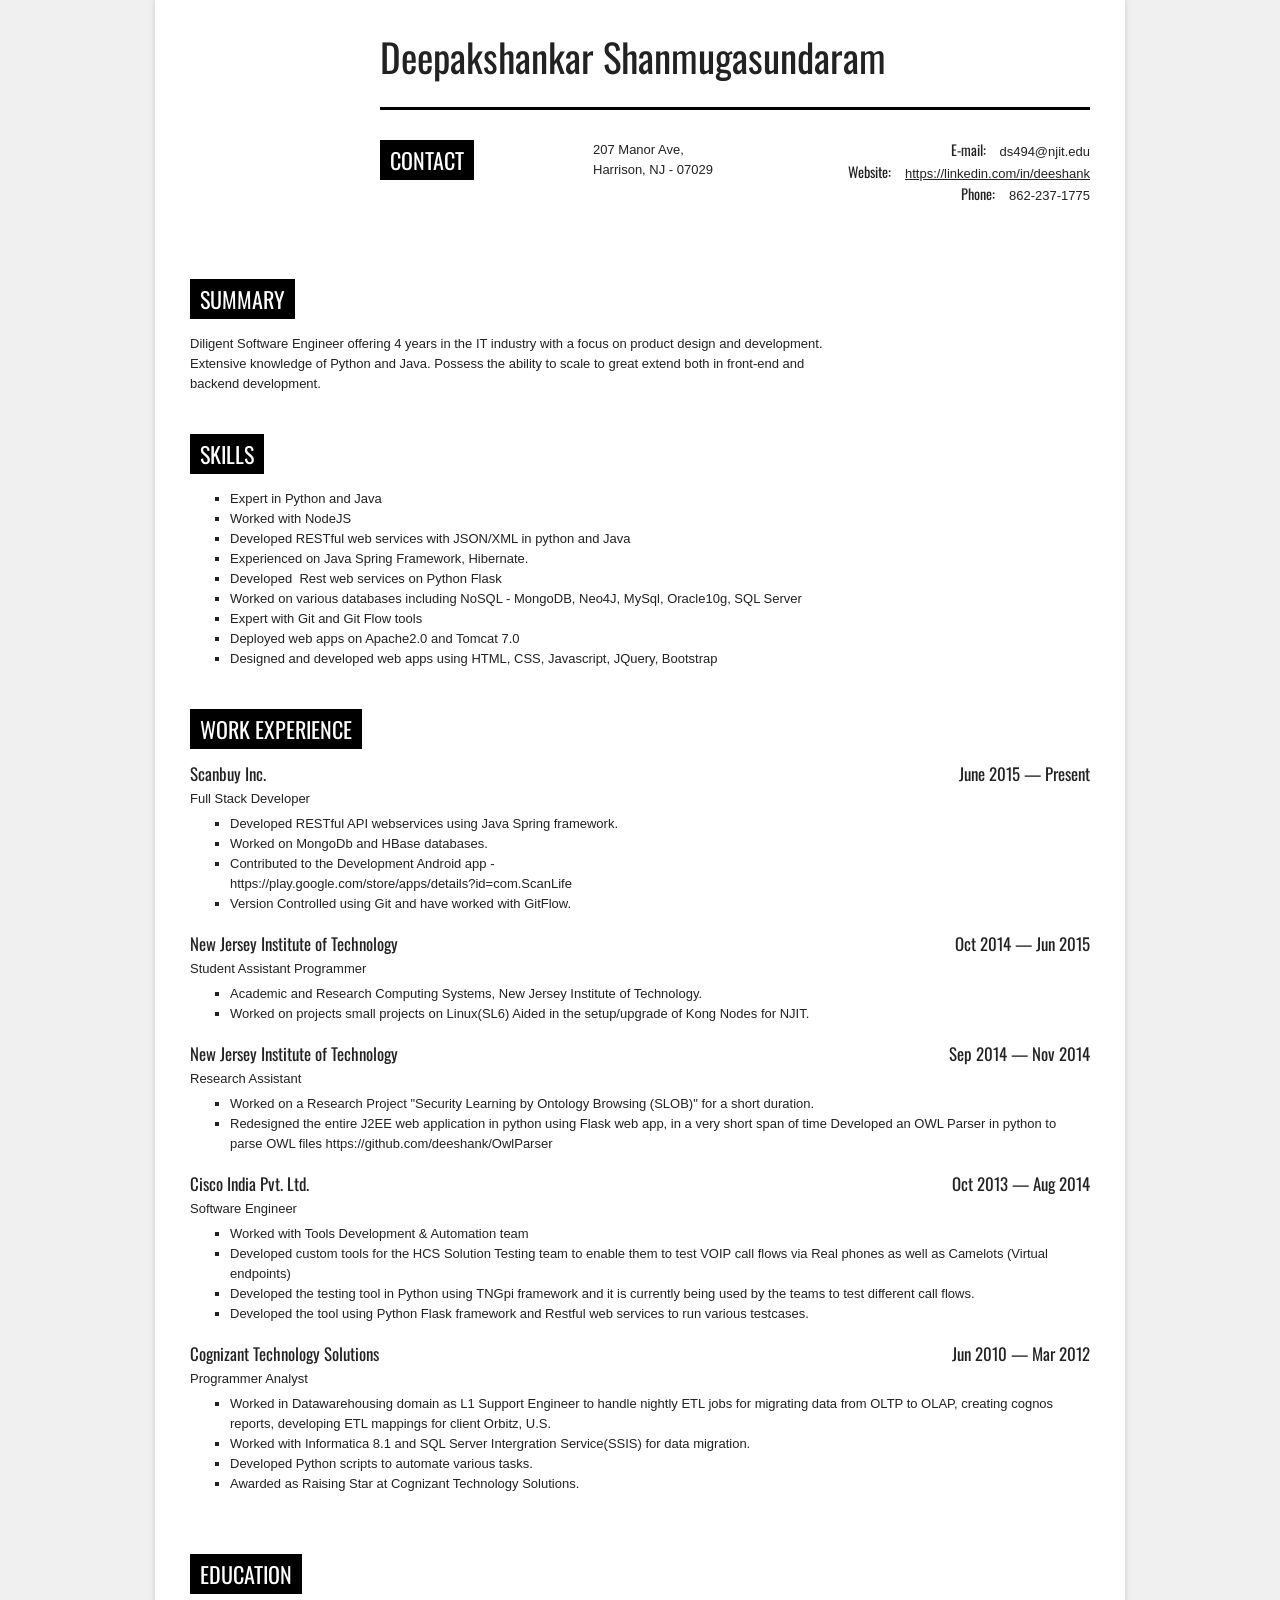
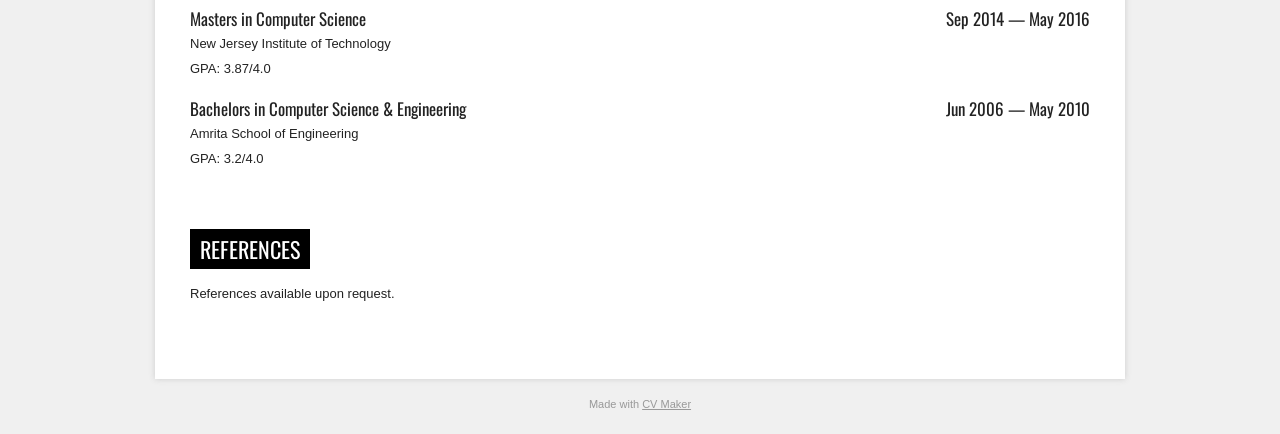
==== resume.html @ 55f1423a "resume added" ====
<!DOCTYPE html>
<html>
<head>
	<title>Deepak</title>
	<meta http-equiv="Content-Type" content="text/html; charset=utf-8" />
	<meta http-equiv="Generator" content="CV Maker - https://cvmkr.com/" />
	<link href="http://fonts.googleapis.com/css?family=Oswald" rel="stylesheet" type="text/css" />
	<style type="text/css">
		body {
			background: #f0f0f0;
			margin: 0;
			padding: 0;
			
			font-family: 'Helvetica Neue', Helvetica, Arial, sans-serif;
			line-height: 20px;
			font-size: 13px;

			color: #222;
		}

		h1, h2, h3, h4 {
			font-family: 'Oswald', Impact, Helvetica, Arial, sans-serif;
			font-weight: normal;
			margin: 0 0 15px 0;
			padding: 0;
		}
		h1 {
			font-size: 300%;
		}
		h2 {
			font-size: 210%;
		}
		h3 {
			font-size: 130%;
		}
		
		p {
			margin: 0 0 10px 0;
		}
		
		ul {
			margin: 0;
			list-style-type: square;
		}
		a {
			color: #222;
		}
		/* ________________________________________________________ */
		.rtl {
			direction: rtl;
		}
		.clear {
			clear: both;
		}

		#main {
			background: #fff;
			width: 900px;
			padding: 35px;
			margin: 0 auto 15px auto;
			overflow: hidden;
			
			box-shadow: 0 0 6px #ccc;
		}

		#title {
			line-height: 42px;
			border-bottom: 3px solid #000;
			padding-bottom: 30px;
			margin: 0px 0 30px 0;
		}
		
		#credit {
			margin-bottom: 20px;
			font-size: 11px;
			color: #999;
			text-align: center;
		}
			#credit a {
				color: #999;
			}
		
		p label {
			font-family: 'Oswald', Helvetica, Arial, serif;
			
			font-size: 110%;
			margin-right: 10px;
		}
			p label span.colon {
				display: inline;
			}

		
		.section {
			margin-bottom: 40px;
		}
		.section .set {
		}
		.item {
			margin: 0 0 20px 0;
		}

		/*  _____________________________ */
		.section .title {
			text-transform: uppercase;
			font-size: 170%;

			padding: 10px 10px;
			margin: 0 auto 15px auto;

			display: inline-block;
			background: #000;
			color: #fff;
		}
			.section .set h3 {
				margin: 0;
			}



		.basic-info {
			border-top: 0;
		}
		.section.basic-info .title {
			float: left;
			border: 0;
		}
		.basic-info .set {
			float: right;
			width: 70%;
		}
		.basic-info .address {
			width: 40%;
			float: left;
		}
		.basic-info .r {
			float: right;
			width: 60%;
			text-align: right;
		}
			.basic-info label {
				font-family: 'Oswald', Helvetica, Arial, serif;
			}
			.basic-info label, .basic-info span  {
				display: inline !important;
			}
		.basic-info p {
			margin: 0;
		}
		
		.section span.value {
			display: block;
		}
		.section h3 span.l, .section span.r {
			width: 49%;
			float: left;
		}
			.section span.r {
				float: right;
				text-align: right;
			}
			.section-education .school,
			.section-work .job_title {
				font-size: 100%;
				display: block;
				margin: 5px 0 5px 0;
			}


		#photo {
			width: 160px;
			height: 200px;
			overflow: hidden;
			float: left;
			margin-top: 4px;
			border-radius: 4px;
		}
		#photo img {
			width: 100%;
			height: auto;
		}
		.header.photo {
			margin-left: 190px;
		}
		.header.photo #title {
			text-align: left;
		}
		.header.photo .basic-info {
			float: none;
			padding: 0;
		}


		@media screen and (max-width: 950px) {
			body {
				background: #fff;
			}
			#main {
				box-shadow: none;
				padding: 0;
				padding: 5px;
			}
		}
	</style>
</head>
<body class="lang-en ">

<div id="main">
			<div id="photo">
			<img src="http://files1.cvmkr.com/16842e_1369382_3226303.jpg" alt="" />
		</div>
		<div class="header photo">
	
	<h1 id="title">Deepakshankar Shanmugasundaram</h1>
	<div class="basic-info section">
		<h2 class="title">Contact</h2>
		<div class="set">
		
							<p class="address">
					<span class="value">
						207 Manor Ave,<br />Harrison, NJ - 07029					</span>
				</p>
						<div class="r">
									<p class="email"><label>E-mail<span class="colon">:</span></label> <span class="value">ds494@njit.edu</span></p>
				
									<p class="website"><label>Website<span class="colon">:</span></label> <span class="value"><a href="https://linkedin.com/in/deeshank" rel="nofollow">https://linkedin.com/in/deeshank</a></span></p>
				
									<p class="phone"><label>Phone<span class="colon">:</span></label> <span class="value">862-237-1775</span></p>
							</div>
			<div class="clear"> </div>
		</div><!-- set //-->
		<div class="clear"> </div>
	</div><!-- basic-info //-->

			</div><div class="clear"> </div>
	
		
			<div class="section section-1461251793882">
			<h2 class="title">Summary</h2>
			<div class="set">
							<div class="item">
								<span class="info"><div><span><span>Diligent Software Engineer offering 4 years in the IT industry with a focus on product design and development.</span></span></div><div><span><span>Extensive knowledge of Python and Java. Possess the ability to scale to great extend both in front-end and</span></span></div><div><span><span>backend development.</span></span></div></span>
							</div>
						</div>
			<div class="clear"> </div>
		</div>
			<div class="section section-1461251276223">
			<h2 class="title">Skills</h2>
			<div class="set">
							<div class="item">
								<span class="info"><ul><li><span>Expert in Python and Java</span></li><li><span>Worked with NodeJS</span></li><li><span>Developed RESTful web services with JSON/XML in python and Java</span></li><li><span>Experienced on Java Spring Framework, Hibernate.</span></li><li><span>Developed  Rest web services on Python Flask</span></li><li><span>Worked on various databases including NoSQL - MongoDB, Neo4J, MySql, Oracle10g, SQL Server</span></li><li><span>Expert with Git and Git Flow tools</span></li><li><span>Deployed web apps on Apache2.0 and Tomcat 7.0</span></li><li><span>Designed and developed web apps using HTML, CSS, Javascript, JQuery, Bootstrap</span></li></ul></span>
							</div>
						</div>
			<div class="clear"> </div>
		</div>
			<div class="section section-work">
			<h2 class="title">Work experience</h2>
			<div class="set">
								<div class="item">
									<h3><span class="company l">Scanbuy Inc.</span>
							<span class="date r">June 2015 &mdash; Present</span>
								</h3>
								<div class="clear"> </div>
								<span class="job_title">Full Stack Developer</span><div class="info"><ul><li><span>Developed RESTful API webservices using Java Spring framework.</span></li><li><span>Worked on MongoDb and HBase databases.</span></li><li><span>Contributed to the Development Android app - <br /></span><span><a>https://play.google.com/store</a></span><a>/apps/details?id=com.ScanLife</a></li><li><span>Version Controlled using </span><span>Git</span><span> and have worked with </span><span>GitFlow</span><span>.</span></li></ul></div><div class="clear"> </div>
								</div>
							
								<div class="item">
									<h3><span class="company l">New Jersey Institute of Technology</span>
							<span class="date r">Oct 2014 &mdash; Jun 2015</span>
								</h3>
								<div class="clear"> </div>
								<span class="job_title">Student Assistant Programmer</span><div class="info"><div><ul><li><span>Academic and Research Computing Systems, New Jersey Institute of Technology.</span></li><li><span>Worked on projects small projects on Linux(SL6) Aided in the setup/upgrade of Kong Nodes for NJIT.</span></li></ul></div></div><div class="clear"> </div>
								</div>
							
								<div class="item">
									<h3><span class="company l">New Jersey Institute of Technology</span>
							<span class="date r">Sep 2014 &mdash; Nov 2014</span>
								</h3>
								<div class="clear"> </div>
								<span class="job_title">Research Assistant</span><div class="info"><ul><li>Worked on a Research Project "Security Learning by Ontology Browsing (SLOB)" for a short duration.</li><li>Redesigned the entire J2EE web application in python using Flask web app, in a very short span of time Developed an OWL Parser in python to parse OWL files <a>https://github.com/deeshank/OwlParser</a></li></ul></div><div class="clear"> </div>
								</div>
							
								<div class="item">
									<h3><span class="company l">Cisco India Pvt. Ltd.</span>
							<span class="date r">Oct 2013 &mdash; Aug 2014</span>
								</h3>
								<div class="clear"> </div>
								<span class="job_title">Software Engineer</span><div class="info"><div><ul><li>Worked with Tools Development &amp; Automation team</li><li>Developed custom tools for the HCS Solution Testing team to enable them to test VOIP call flows via Real phones as well as Camelots (Virtual endpoints)</li><li>Developed the testing tool in Python using TNGpi framework and it is currently being used by the teams to test different call flows.</li><li>Developed the tool using Python Flask framework and Restful web services to run various testcases.</li></ul></div></div><div class="clear"> </div>
								</div>
							
								<div class="item">
									<h3><span class="company l">Cognizant Technology Solutions</span>
							<span class="date r">Jun 2010 &mdash; Mar 2012</span>
								</h3>
								<div class="clear"> </div>
								<span class="job_title">Programmer Analyst</span><div class="info"><ul><li><span>Worked in Datawarehousing domain as L1 Support Engineer to handle nightly ETL jobs for migrating </span><span>data from OLTP to OLAP, creating cognos reports, developing ETL mappings for client Orbitz, U.S.</span></li><li><span>Worked with Informatica 8.1 and SQL Server Intergration Service(SSIS) for data migration.</span></li><li><span>Developed Python scripts to automate various tasks.</span></li><li><span>Awarded as Raising Star at Cognizant Technology Solutions.</span></li></ul></div><div class="clear"> </div>
								</div>
							</div>
			<div class="clear"> </div>
		</div>
			<div class="section section-education">
			<h2 class="title">Education</h2>
			<div class="set">
						<div class="item">
							<h3><span class="course l">Masters in Computer Science</span>
						<span class="date r">Sep 2014 &mdash; May 2016</span>
							</h3>
							<div class="clear"> </div>
							<span class="school">New Jersey Institute of Technology</span><div class="info">GPA: 3.87/4.0</div><span class="clear"> </span>
						</div>
						
						<div class="item">
							<h3><span class="course l">Bachelors in Computer Science &amp; Engineering</span>
						<span class="date r">Jun 2006 &mdash; May 2010</span>
							</h3>
							<div class="clear"> </div>
							<span class="school">Amrita School of Engineering</span><div class="info">GPA: 3.2/4.0</div><span class="clear"> </span>
						</div>
						</div>
			<div class="clear"> </div>
		</div>
			<div class="section section-references">
			<h2 class="title">References</h2>
			<div class="set">
							<div class="item">
								<span class="info">References available upon request.</span>
							</div>
						</div>
			<div class="clear"> </div>
		</div>
		
</div>
	<div id="credit">Made with <a href="https://cvmkr.com/">CV Maker</a></div>
	
</body>
</html>
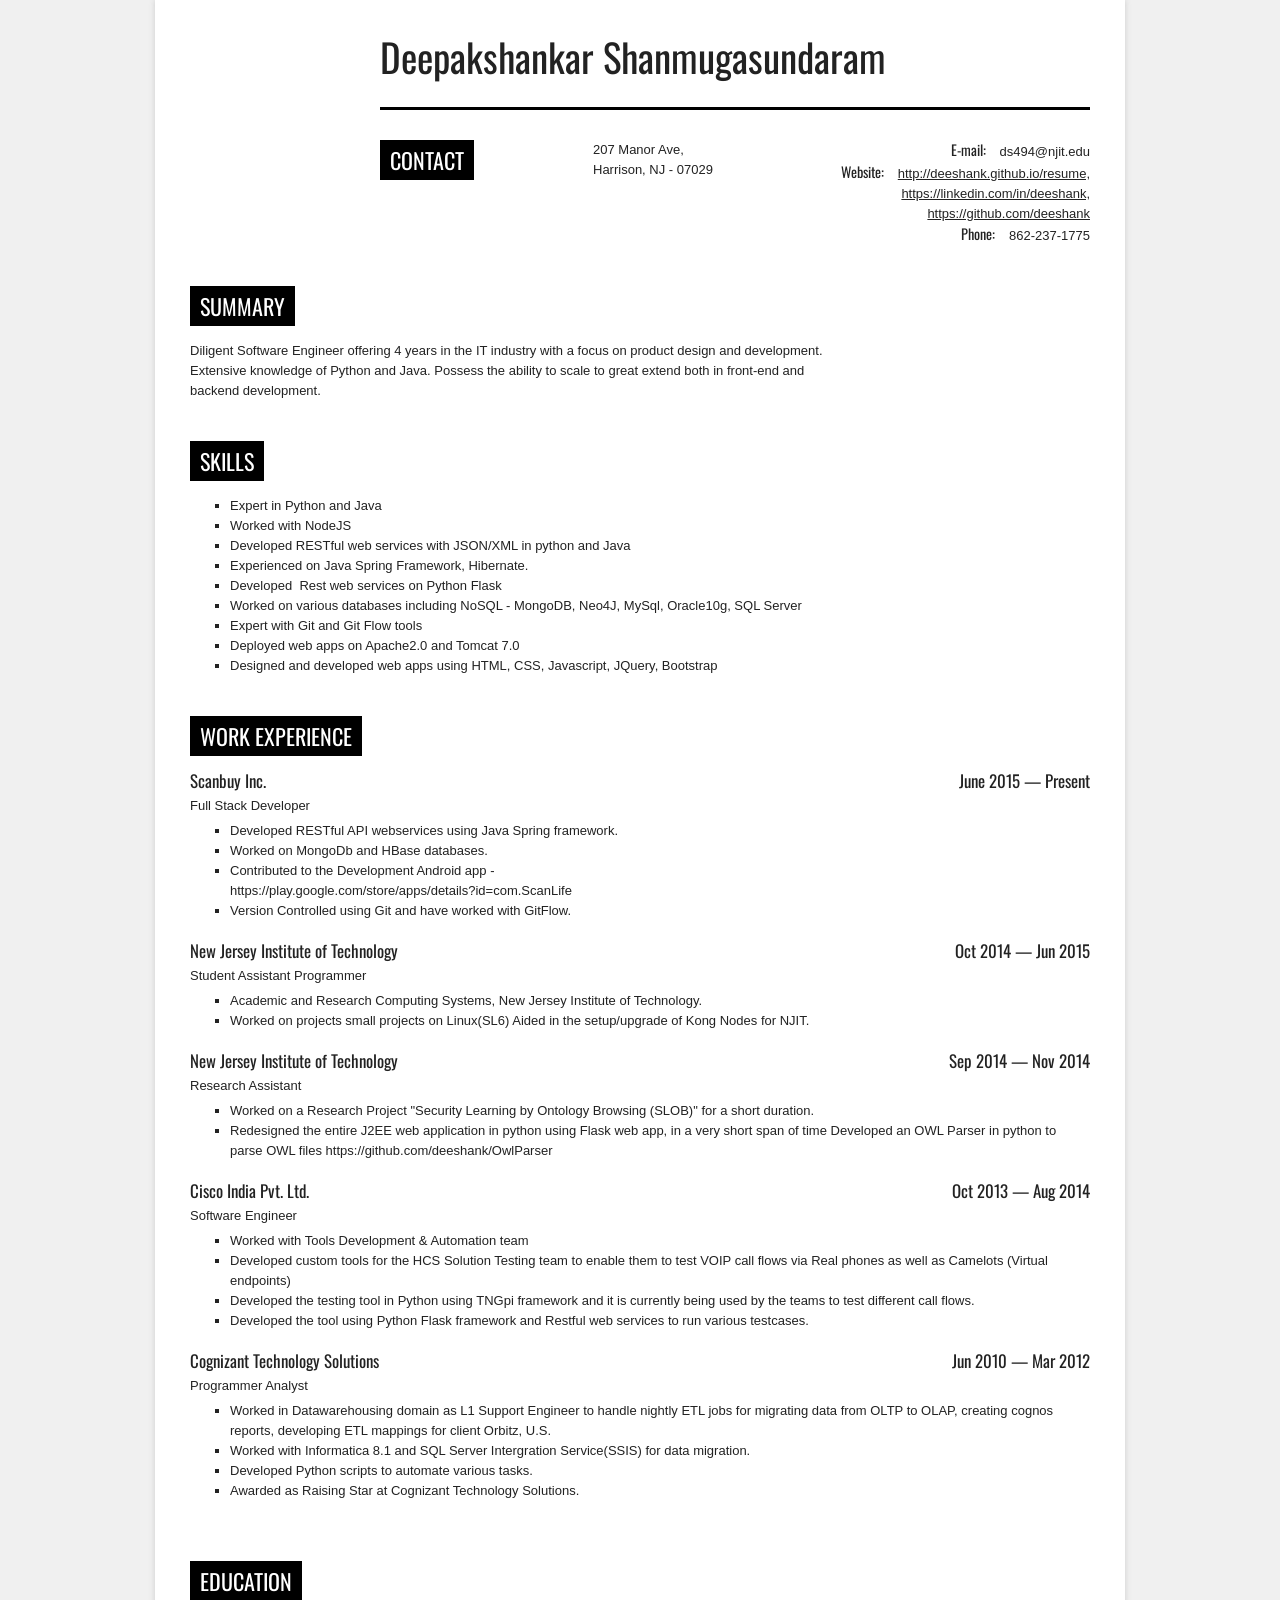
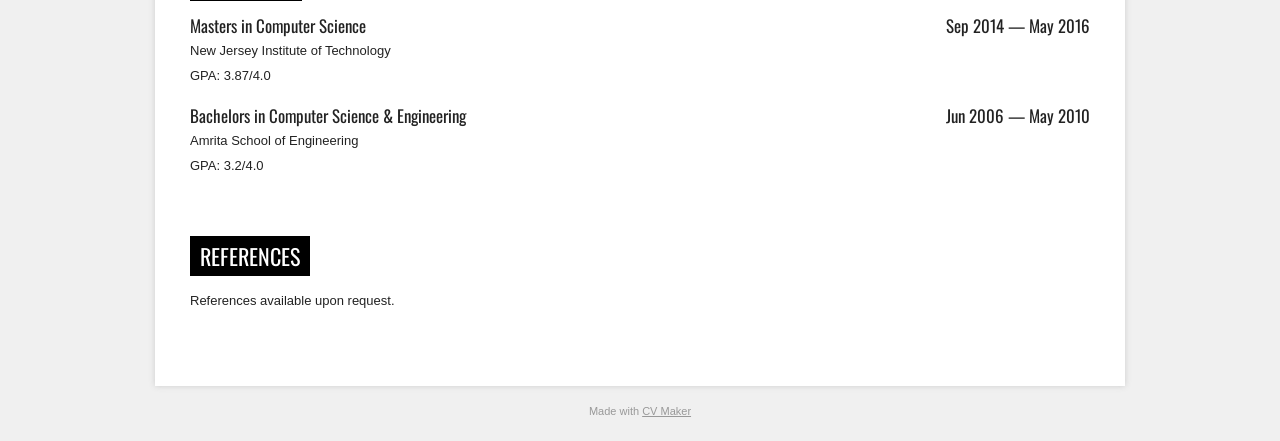
==== commit 0bec861d: "updated links" ====
--- a/resume.html
+++ b/resume.html
@@ -223,7 +223,7 @@
 						<div class="r">
 									<p class="email"><label>E-mail<span class="colon">:</span></label> <span class="value">ds494@njit.edu</span></p>
 				
-									<p class="website"><label>Website<span class="colon">:</span></label> <span class="value"><a href="https://linkedin.com/in/deeshank" rel="nofollow">https://linkedin.com/in/deeshank</a></span></p>
+									<p class="website"><label>Website<span class="colon">:</span></label> <span class="value"><a href="http://deeshank.github.io/resume," rel="nofollow">http://deeshank.github.io/resume,</a> <a href="https://linkedin.com/in/deeshank," rel="nofollow">https://linkedin.com/in/deeshank,</a> <a href="https://github.com/deeshank" rel="nofollow">https://github.com/deeshank</a></span></p>
 				
 									<p class="phone"><label>Phone<span class="colon">:</span></label> <span class="value">862-237-1775</span></p>
 							</div>
